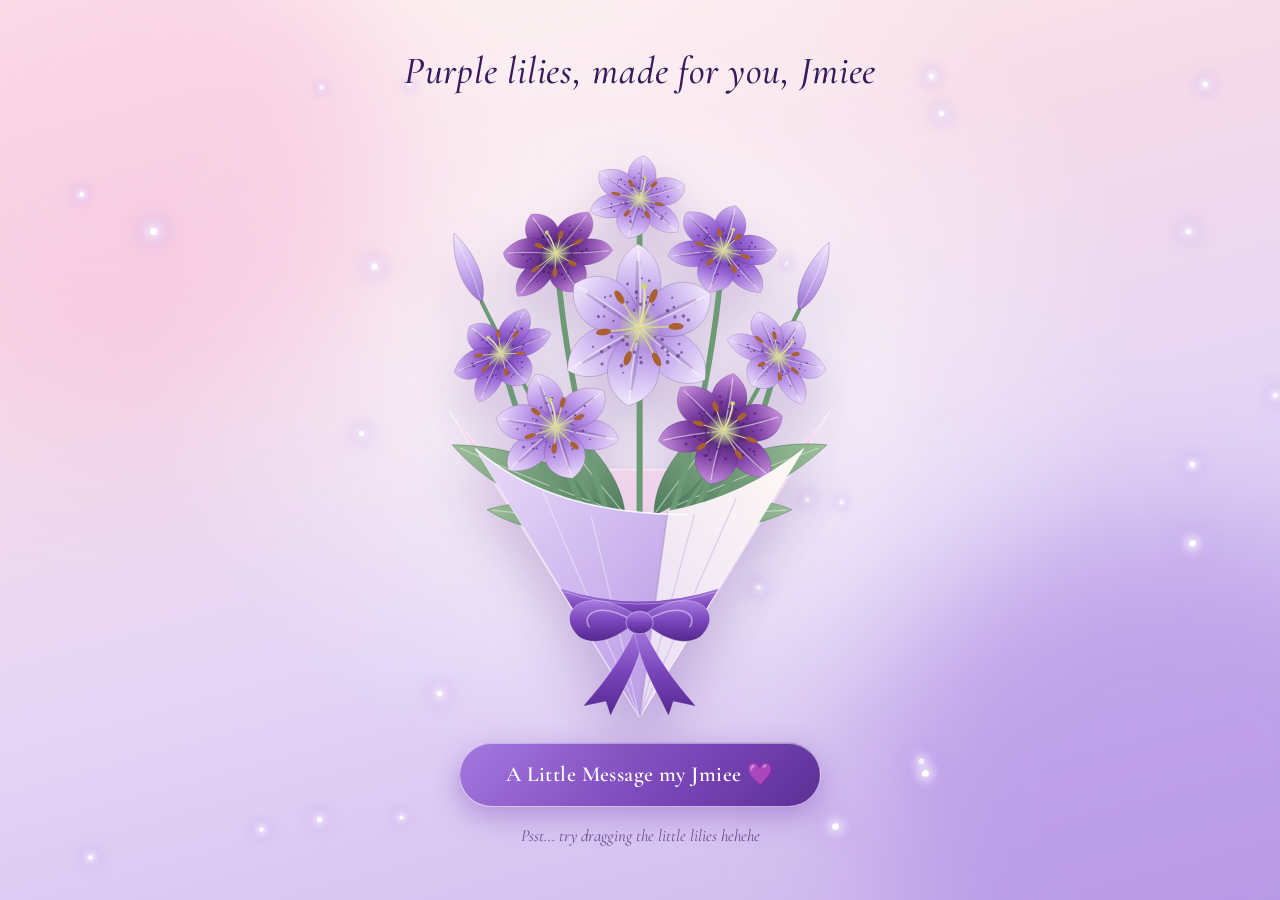
==== index.html @ b1360a6c "Add files via upload" ====
<!DOCTYPE html>
<html lang="en">
<head>
  <meta charset="UTF-8">
  <meta name="viewport" content="width=device-width, initial-scale=1">
  <title>Purple Lilies, For You</title>

  <!-- One elegant serif; falls back to Georgia if offline -->
  <link rel="preconnect" href="https://fonts.googleapis.com">
  <link rel="preconnect" href="https://fonts.gstatic.com" crossorigin>
  <link href="https://fonts.googleapis.com/css2?family=Cormorant+Garamond:ital,wght@0,500;0,600;1,400;1,500&display=swap" rel="stylesheet">

  <link rel="stylesheet" href="style.css">
</head>
<body class="building">

  <!-- Soft glowing orbs behind everything -->
  <div class="glow g1" aria-hidden="true"></div>
  <div class="glow g2" aria-hidden="true"></div>
  <div class="glow g3" aria-hidden="true"></div>

  <!-- Falling petals + sparkles are generated here by script.js -->
  <div id="particles" aria-hidden="true"></div>

  <main class="stage">
    <h1 class="title">Purple lilies, made for you, Jmiee</h1>

    <!-- Individual lilies scattered around the bouquet (drawn by script.js) -->
    <div class="side-lily sl-left"  id="lilyLeft"  aria-hidden="true"></div>
    <div class="side-lily sl-right" id="lilyRight" aria-hidden="true"></div>
    <div class="side-lily sl-top"   id="lilyTop"   aria-hidden="true"></div>

    <!-- Float (gentle bob) > Tilt (mouse hover) > SVG bouquet -->
    <div class="bouquet-float">
      <div class="bouquet-tilt" id="tilt">
        <svg id="bouquet" viewBox="0 0 600 760" role="img"
             aria-label="A bouquet of purple lilies wrapped in lavender paper and tied with a ribbon"></svg>
      </div>
    </div>

    <button class="msg-btn" id="openBtn" type="button">A Little Message my Jmiee 💜</button>
    <p class="hint" id="hint">Psst... try dragging the little lilies hehehe</p>
  </main>

  <!-- Photos burst out here (filled by script.js) -->
  <div id="photos" aria-hidden="true"></div>

  <!-- Message card -->
  <div class="overlay" id="overlay" aria-hidden="true">
    <div class="card" role="dialog" aria-modal="true" aria-labelledby="cardTitle">
      <div class="corner tl" aria-hidden="true"></div>
      <div class="corner br" aria-hidden="true"></div>
      <div class="deco" id="deco" aria-hidden="true"></div>

      <button class="close" id="closeBtn" type="button" aria-label="Close message">&times;</button>

      <h3 id="cardTitle">Hi Jmiee,</h3>
      <p>Ginawa ko ito dahil wala ako maisip na ibang paraan kung saan kukuha ng purple lilies HAHAHA.</p>
      <p>Thank you dahil tinanggap mo ako at tanggap mo ang aking kakulitan paminsan minsan hehehe remember Jmiee, since I chose you I will always choose you☺️</p>
      <p>It's just a random thaught kanina habang nag rereview ako na "Gawan ko kaya si jmiee ng flower", sinabi ko rin kasi sayo na gusto kita lagi mapangiti, kaya sana napangiti ka nito.☺️</p>
      <p>Yun lang, tyt sa pag rereview jmiee, and always find time to rest☺️</p>
      <p class="sign">Truly Yours,<br>Mhik💜</p>
    </div>
  </div>

  <script src="script.js"></script>
</body>
</html>
---- style.css ----
/* =========================================================
   Purple Lily Bouquet: style.css
   Palette: cream, pastel pink, lilac, muted violet, plum
   ========================================================= */
:root {
  --cream: #fff8f3;
  --pink: #f7dce8;
  --lilac: #e3d4f6;
  --violet: #8a5cc4;
  --plum: #3a1a5c;
  --font: "Cormorant Garamond", Georgia, "Times New Roman", serif;
}

* { box-sizing: border-box; margin: 0; padding: 0; }
html, body { height: 100%; }

body {
  font-family: var(--font);
  color: var(--plum);
  overflow-x: hidden;
  background:
    radial-gradient(ellipse at 50% 38%, rgba(255, 255, 255, .75), transparent 55%),
    linear-gradient(165deg, var(--cream) 0%, var(--pink) 28%, var(--lilac) 62%, #cdb6ec 100%);
  background-attachment: fixed;
}

/* ---------- Glowing orbs ---------- */
.glow {
  position: fixed; border-radius: 50%; filter: blur(70px);
  pointer-events: none; z-index: 0;
  animation: pulse 9s ease-in-out infinite;
}
.g1 { width: 42vmax; height: 42vmax; left: -12vmax; top: -10vmax; background: rgba(247, 190, 220, .55); }
.g2 { width: 46vmax; height: 46vmax; right: -14vmax; bottom: -16vmax; background: rgba(160, 120, 225, .45); animation-delay: -4s; }
.g3 { width: 30vmax; height: 30vmax; left: 35%; top: 22%; background: rgba(255, 255, 255, .5); animation-delay: -2s; }
@keyframes pulse { 0%, 100% { opacity: .65; transform: scale(1); } 50% { opacity: 1; transform: scale(1.08); } }

/* ---------- Particles ---------- */
#particles { position: fixed; inset: 0; pointer-events: none; z-index: 1; overflow: hidden; }

.petal {
  position: absolute; top: -8vh;
  border-radius: 150% 0 150% 0;
  opacity: 0;
  animation: fall linear infinite;
}
@keyframes fall {
  0%   { transform: translate3d(0, 0, 0) rotate(0deg); opacity: 0; }
  10%  { opacity: .85; }
  90%  { opacity: .7; }
  100% { transform: translate3d(var(--drift), 112vh, 0) rotate(560deg); opacity: 0; }
}

.sparkle {
  position: absolute; width: 5px; height: 5px; border-radius: 50%;
  background: #fff; box-shadow: 0 0 8px 3px rgba(255, 255, 255, .9), 0 0 14px 6px rgba(190, 150, 240, .5);
  animation: twinkle ease-in-out infinite;
}
@keyframes twinkle { 0%, 100% { opacity: 0; transform: scale(.3); } 50% { opacity: 1; transform: scale(1); } }

/* ---------- Stage ---------- */
.stage {
  position: relative; z-index: 2;
  min-height: 100svh;
  display: flex; flex-direction: column; align-items: center; justify-content: center;
  gap: clamp(.6rem, 2svh, 1.4rem);
  padding: 1.4rem 1rem 1.8rem;
}

.title {
  font-weight: 500; font-style: italic;
  font-size: clamp(1.5rem, 3.4vw, 2.4rem);
  letter-spacing: .02em; text-align: center;
  color: var(--plum);
  text-shadow: 0 2px 18px rgba(255, 255, 255, .9);
}

/* ---------- Bouquet ---------- */
.bouquet-float { animation: bob 7s ease-in-out infinite; }
@keyframes bob { 0%, 100% { transform: translateY(0); } 50% { transform: translateY(-12px); } }

.bouquet-tilt { transition: transform .35s ease-out; will-change: transform; }

#bouquet {
  display: block;
  height: min(68svh, 108vw);
  aspect-ratio: 600 / 760;
  width: auto; max-width: 94vw;
  overflow: visible;
  filter: drop-shadow(0 28px 28px rgba(88, 40, 140, .28));
}

/* Breeze: each flower pivots from the bouquet's tie point */
.sway {
  transform-box: view-box; transform-origin: 300px 580px;
  animation: sway 6s ease-in-out infinite;
}
@keyframes sway { 0%, 100% { transform: rotate(-1.1deg); } 50% { transform: rotate(1.3deg); } }

/* ---------- Side lilies ---------- */
.side-lily {
  position: absolute; z-index: 1; pointer-events: none; /* only the painted lily is grabbable, see below */
  transform-origin: 50% 100%;
  animation: sway-side 7s ease-in-out infinite;
  filter: drop-shadow(0 12px 14px rgba(88, 40, 140, .22));
}
.side-lily svg { display: block; width: 100%; height: auto; overflow: visible; }
.sl-left  { --r: -14deg; left: 4vw;  bottom: 9svh; width: clamp(90px, 13vw, 190px); }
.sl-right { --r: 16deg;  right: 4vw; bottom: 14svh; width: clamp(80px, 12vw, 170px); animation-delay: -3s; }
.sl-top   { --r: 24deg;  right: 12vw; top: 8svh; width: clamp(60px, 8vw, 110px); opacity: .85; animation-delay: -5s; }
@keyframes sway-side {
  0%, 100% { transform: rotate(calc(var(--r) - 2.5deg)); }
  50%      { transform: rotate(calc(var(--r) + 2.5deg)); }
}

/* ---------- Button ---------- */
.msg-btn {
  font-family: var(--font); font-weight: 600;
  font-size: clamp(1.1rem, 2.6vw, 1.35rem); letter-spacing: .02em;
  color: #fff; cursor: pointer;
  padding: .85em 2.1em; border: 1px solid rgba(255, 255, 255, .6); border-radius: 999px;
  background: linear-gradient(135deg, #a578e0, #7a47b8 60%, #5b2f96);
  box-shadow: 0 10px 28px rgba(110, 60, 180, .38), inset 0 1px 0 rgba(255, 255, 255, .45);
  transition: transform .3s ease, box-shadow .3s ease, filter .3s ease;
}
.msg-btn:hover { transform: translateY(-3px) scale(1.03); box-shadow: 0 16px 36px rgba(110, 60, 180, .5), inset 0 1px 0 rgba(255, 255, 255, .5); filter: brightness(1.07); }
.msg-btn:active { transform: translateY(0) scale(.98); }
.msg-btn:focus-visible, .close:focus-visible { outline: 3px solid #fff; outline-offset: 3px; box-shadow: 0 0 0 6px var(--violet); }

/* ---------- Message card ---------- */
.overlay {
  position: fixed; inset: 0; z-index: 10;
  display: flex; align-items: center; justify-content: center;
  padding: 1.2rem;
  background: rgba(70, 30, 110, .26);
  opacity: 0; visibility: hidden;
  transition: opacity .45s ease, visibility 0s linear .45s;
}
.overlay.open { opacity: 1; visibility: visible; transition: opacity .45s ease; }

.card {
  position: relative;
  width: min(94vw, 470px); max-height: 88svh; overflow: visible;
  padding: clamp(1.8rem, 5vw, 2.6rem) clamp(1.5rem, 5vw, 2.4rem);
  border-radius: 28px; border: 1px solid rgba(255, 255, 255, .8);
  background: linear-gradient(160deg, #fbf3fb 0%, #eee3fa 55%, #e0d0f5 100%);
  box-shadow: 0 30px 70px rgba(60, 20, 110, .4), inset 0 1px 0 #fff;
  transform: scale(.85) translateY(18px);
  transition: transform .55s cubic-bezier(.2, 1.1, .3, 1);
}
.overlay.open .card { transform: scale(1) translateY(0); }

.card h2 { font-style: italic; font-weight: 500; font-size: clamp(1.9rem, 6vw, 2.4rem); margin-bottom: .6rem; }
.card p { font-size: clamp(1.1rem, 3.6vw, 1.28rem); line-height: 1.6; margin-bottom: .85rem; color: #4b2a70; }
.card .sign { font-style: italic; margin: 1.2rem 0 0; text-align: right; font-size: 1.3rem; color: var(--plum); }

.close {
  position: absolute; top: 12px; right: 14px; z-index: 3;
  width: 38px; height: 38px; border-radius: 50%;
  border: 1px solid rgba(138, 92, 196, .35); background: rgba(255, 255, 255, .7);
  color: var(--plum); font-size: 1.6rem; line-height: 1; cursor: pointer;
  transition: transform .3s ease, background .3s ease;
}
.close:hover { transform: rotate(90deg) scale(1.08); background: #fff; }

/* Corner lilies and floating hearts / sparkles around the card */
.corner { position: absolute; width: 96px; pointer-events: none; z-index: 2; filter: drop-shadow(0 6px 8px rgba(88, 40, 140, .25)); }
.corner svg { display: block; width: 100%; overflow: visible; }
.corner.tl { top: -34px; left: -30px; transform: rotate(-20deg); }
.corner.br { bottom: -36px; right: -28px; transform: rotate(150deg); }

.deco span { position: absolute; pointer-events: none; animation: twinkle 3.4s ease-in-out infinite; }

/* ---------- Responsive ---------- */
@media (max-width: 820px) {
  .sl-left  { left: -2vw;  bottom: 4svh; opacity: .9; }
  .sl-right { right: -2vw; bottom: 8svh; opacity: .9; }
  .sl-top   { display: none; }
}
@media (max-width: 480px) {
  .stage { gap: .4rem; padding-top: 1rem; }
  #bouquet { height: min(62svh, 118vw); }
  .corner { width: 70px; }
  .corner.tl { top: -24px; left: -16px; }
  .corner.br { bottom: -26px; right: -14px; }
}
@media (max-height: 560px) and (orientation: landscape) {
  #bouquet { height: 62svh; }
  .title { display: none; }
}

/* Respect people who prefer less motion */
@media (prefers-reduced-motion: reduce) {
  *, *::before, *::after { animation: none !important; transition-duration: .01ms !important; }
  .petal { display: none; }
}

/* ---------- Draggable lilies: grab, move, release and they spring back ---------- */
.side-lily { transition: translate .85s cubic-bezier(.34, 1.56, .64, 1), scale .3s ease, opacity 1.2s ease; }
.side-lily, .side-lily svg, .side-lily svg * { touch-action: none; user-select: none; -webkit-user-select: none; }
.side-lily svg * { pointer-events: auto; cursor: grab; }
.side-lily.dragging { transition: scale .25s ease; scale: 1.1; z-index: 6; animation-play-state: paused; }
.side-lily.dragging svg * { cursor: grabbing; }

.hint { font-style: italic; font-size: 1.05rem; color: #6b4a92; transition: opacity .6s ease; text-align: center; }
.hint.gone { opacity: 0; }

/* Blur the page (not the photos) while the card is open */
.stage { transition: filter .5s ease; }
body.card-open .stage { filter: blur(4px); }

/* ---------- Photos bursting out ---------- */
#photos { position: fixed; inset: 0; z-index: 9; pointer-events: none; overflow: hidden; }

.photo {
  position: fixed; left: 0; top: 0; margin: 0;
  width: clamp(96px, 16vw, 180px);
  padding: 6px 6px 22px; background: #fff; border-radius: 4px;
  box-shadow: 0 14px 30px rgba(60, 20, 110, .35);
  opacity: 0;
  transform: translate(var(--sx), var(--sy)) translate(-50%, -50%) scale(.15) rotate(0deg);
  transition: transform .7s cubic-bezier(.5, 0, .75, 0), opacity .5s ease .1s; /* flying back */
}
.photo.show {
  opacity: 1;
  transform: translate(var(--tx), var(--ty)) translate(-50%, -50%) scale(1) rotate(var(--rot));
  transition: transform 1s cubic-bezier(.18, 1.25, .32, 1), opacity .35s ease; /* bursting out */
}
.photo img { display: block; width: 100%; aspect-ratio: 3 / 4; object-fit: cover; object-position: 45% 40%; }
.photo::after { content: "♥"; position: absolute; bottom: 3px; left: 0; right: 0; text-align: center; font-size: 13px; color: #b58be6; }

.pop { position: fixed; z-index: 9; pointer-events: none; font-size: 18px; animation: pop .9s ease-out forwards; }
@keyframes pop {
  from { opacity: 1; transform: translate(-50%, -50%) scale(.6); }
  to   { opacity: 0; transform: translate(calc(-50% + var(--px)), calc(-50% + var(--py))) scale(1.3); }
}
@media (prefers-reduced-motion: reduce) { .pop { display: none; } }

/* ---------- Intro: the bouquet assembles itself (delays are set per piece in script.js) ---------- */
.build { animation-delay: var(--d, 0s); animation-fill-mode: both; animation-timing-function: cubic-bezier(.2, .9, .3, 1); }
.build.grow   { animation-name: grow;   animation-duration: 1s;   transform-box: view-box; }                          /* leaves unfold */
.build.draw   { animation-name: draw;   animation-duration: 1.1s; animation-timing-function: ease-in-out; stroke-dasharray: 1; } /* stems grow up */
.build.bloom  { animation-name: bloom;  animation-duration: 1s;   animation-timing-function: cubic-bezier(.2, 1.3, .4, 1); transform-box: view-box; transform-origin: 0 0; } /* flowers open */
.build.unfurl { animation-name: unfurl; animation-duration: 1s;   transform-box: view-box; transform-origin: 300px 752px; } /* paper wraps */
.build.band   { animation-name: band;   animation-duration: .8s;  transform-box: view-box; transform-origin: 300px 610px; } /* ribbon ties */
.build.bow    { animation-name: bow;    animation-duration: .9s;  animation-timing-function: cubic-bezier(.2, 1.5, .4, 1); transform-box: view-box; transform-origin: 300px 632px; }

@keyframes grow   { from { opacity: 0; transform: scale(0); } to { opacity: 1; transform: scale(1); } }
@keyframes draw   { from { stroke-dashoffset: 1; opacity: 0; } 1% { opacity: 1; } to { stroke-dashoffset: 0; opacity: 1; } }
@keyframes bloom  { from { opacity: 0; transform: scale(0) rotate(-50deg); } 50% { opacity: 1; } to { opacity: 1; transform: scale(1) rotate(0deg); } }
@keyframes unfurl { from { opacity: 0; transform: scale(.35) translateY(30px); } to { opacity: 1; transform: none; } }
@keyframes band   { from { opacity: 0; transform: scaleX(0); } to { opacity: 1; transform: scaleX(1); } }
@keyframes bow    { from { opacity: 0; transform: scale(0) rotate(-20deg); } to { opacity: 1; transform: scale(1) rotate(0deg); } }
@keyframes fade-up { from { opacity: 0; translate: 0 14px; } to { opacity: 1; translate: 0 0; } }

.title { animation: fade-up 1s .2s backwards; }
.msg-btn, .hint { animation: fade-up .9s 5.6s backwards; }
body.building .msg-btn { pointer-events: none; }          /* clickable once the bouquet is done */
.side-lily:not(.in) { opacity: 0; }                       /* side lilies fade in after the bouquet */
.side-lily:not(.in) svg * { pointer-events: none; }
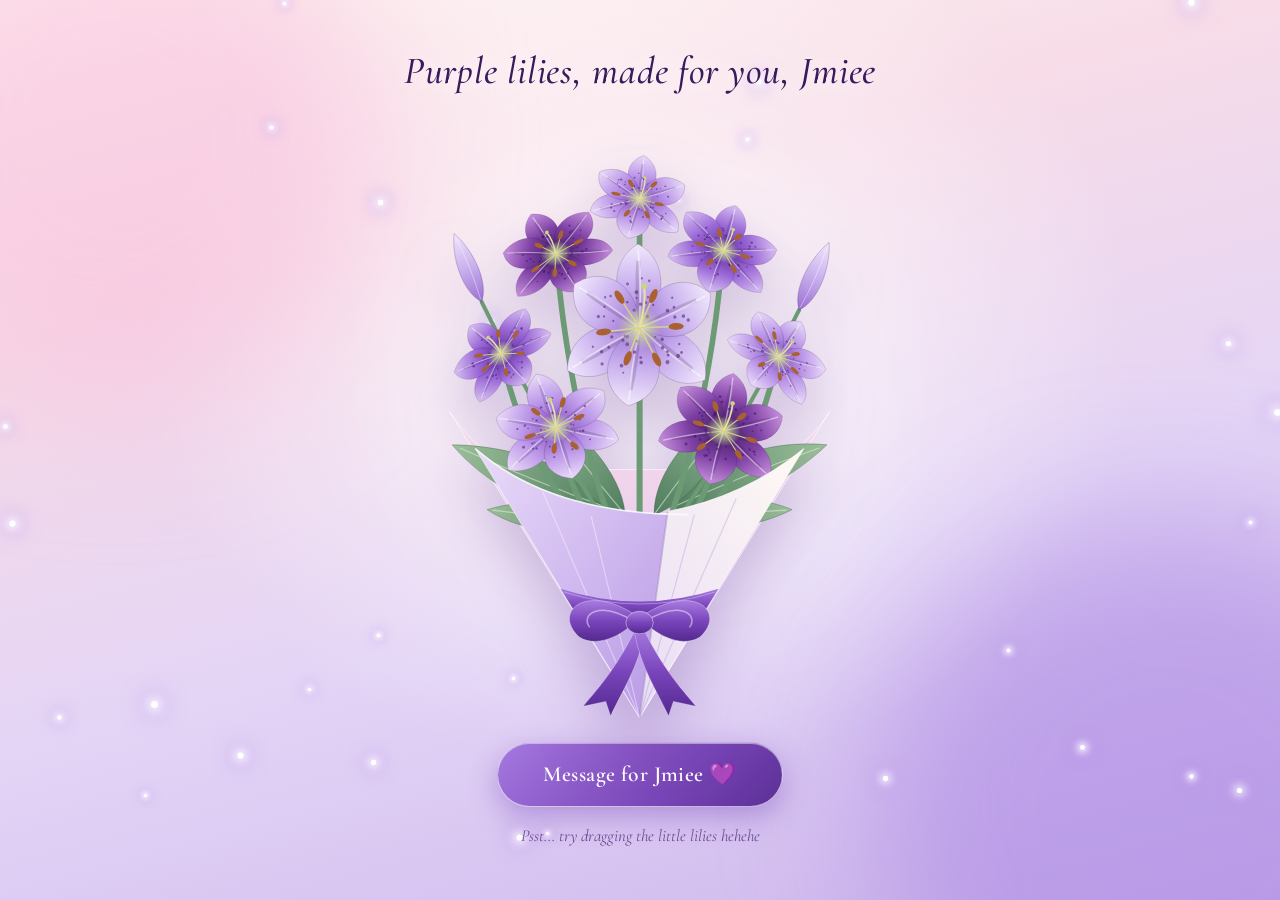
==== commit bf50e19b: "Add files via upload" ====
--- a/index.html
+++ b/index.html
@@ -38,7 +38,7 @@
       </div>
     </div>
 
-    <button class="msg-btn" id="openBtn" type="button">A Little Message my Jmiee 💜</button>
+    <button class="msg-btn" id="openBtn" type="button">Message for Jmiee 💜</button>
     <p class="hint" id="hint">Psst... try dragging the little lilies hehehe</p>
   </main>
 
@@ -56,8 +56,8 @@
 
       <h3 id="cardTitle">Hi Jmiee,</h3>
       <p>Ginawa ko ito dahil wala ako maisip na ibang paraan kung saan kukuha ng purple lilies HAHAHA.</p>
-      <p>Thank you dahil tinanggap mo ako at tanggap mo ang aking kakulitan paminsan minsan hehehe remember Jmiee, since I chose you I will always choose you☺️</p>
-      <p>It's just a random thaught kanina habang nag rereview ako na "Gawan ko kaya si jmiee ng flower", sinabi ko rin kasi sayo na gusto kita lagi mapangiti, kaya sana napangiti ka nito.☺️</p>
+      <p>Thank you dahil tinanggap mo ako at tanggap mo ang aking kakulitan paminsan minsan hehehe remember Jmiee, I chose you I will always choose you☺️</p>
+      <p>It's just a random thought kanina habang nag rereview ako na "Gawan ko kaya si jmiee ng flower", sinabi ko rin kasi sayo na gusto kita lagi mapangiti, kaya sana napangiti ka nito.☺️</p>
       <p>Yun lang, tyt sa pag rereview jmiee, and always find time to rest☺️</p>
       <p class="sign">Truly Yours,<br>Mhik💜</p>
     </div>
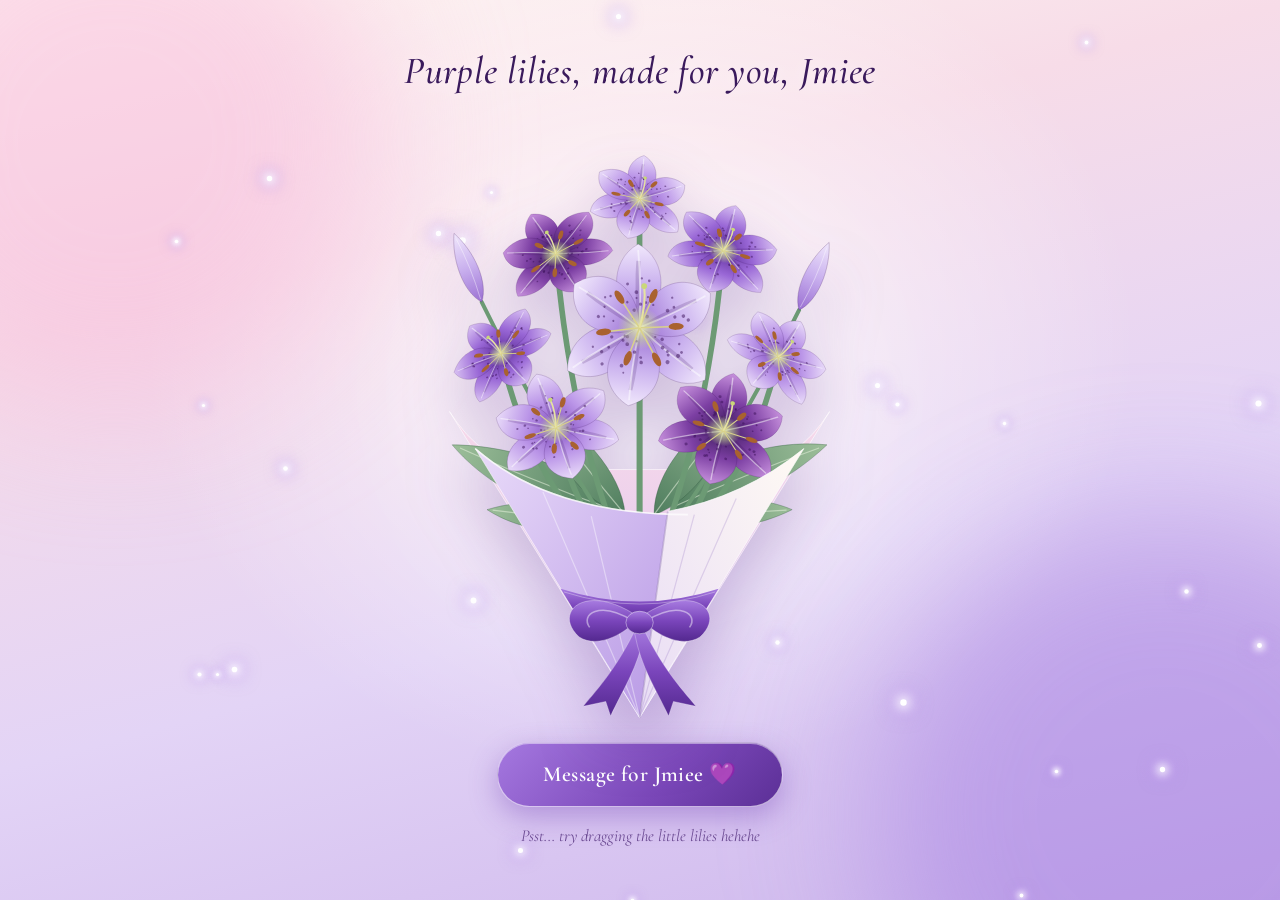
==== commit 6fd9d547: "Add files via upload" ====
--- a/index.html
+++ b/index.html
@@ -56,7 +56,7 @@
 
       <h3 id="cardTitle">Hi Jmiee,</h3>
       <p>Ginawa ko ito dahil wala ako maisip na ibang paraan kung saan kukuha ng purple lilies HAHAHA.</p>
-      <p>Thank you dahil tinanggap mo ako at tanggap mo ang aking kakulitan paminsan minsan hehehe remember Jmiee, I chose you I will always choose you☺️</p>
+      <p>Thank you dahil tinanggap mo ako at tanggap mo ang aking kakulitan paminsan minsan hehehe remember Jmiee, I chose you and I will always choose you☺️</p>
       <p>It's just a random thought kanina habang nag rereview ako na "Gawan ko kaya si jmiee ng flower", sinabi ko rin kasi sayo na gusto kita lagi mapangiti, kaya sana napangiti ka nito.☺️</p>
       <p>Yun lang, tyt sa pag rereview jmiee, and always find time to rest☺️</p>
       <p class="sign">Truly Yours,<br>Mhik💜</p>
